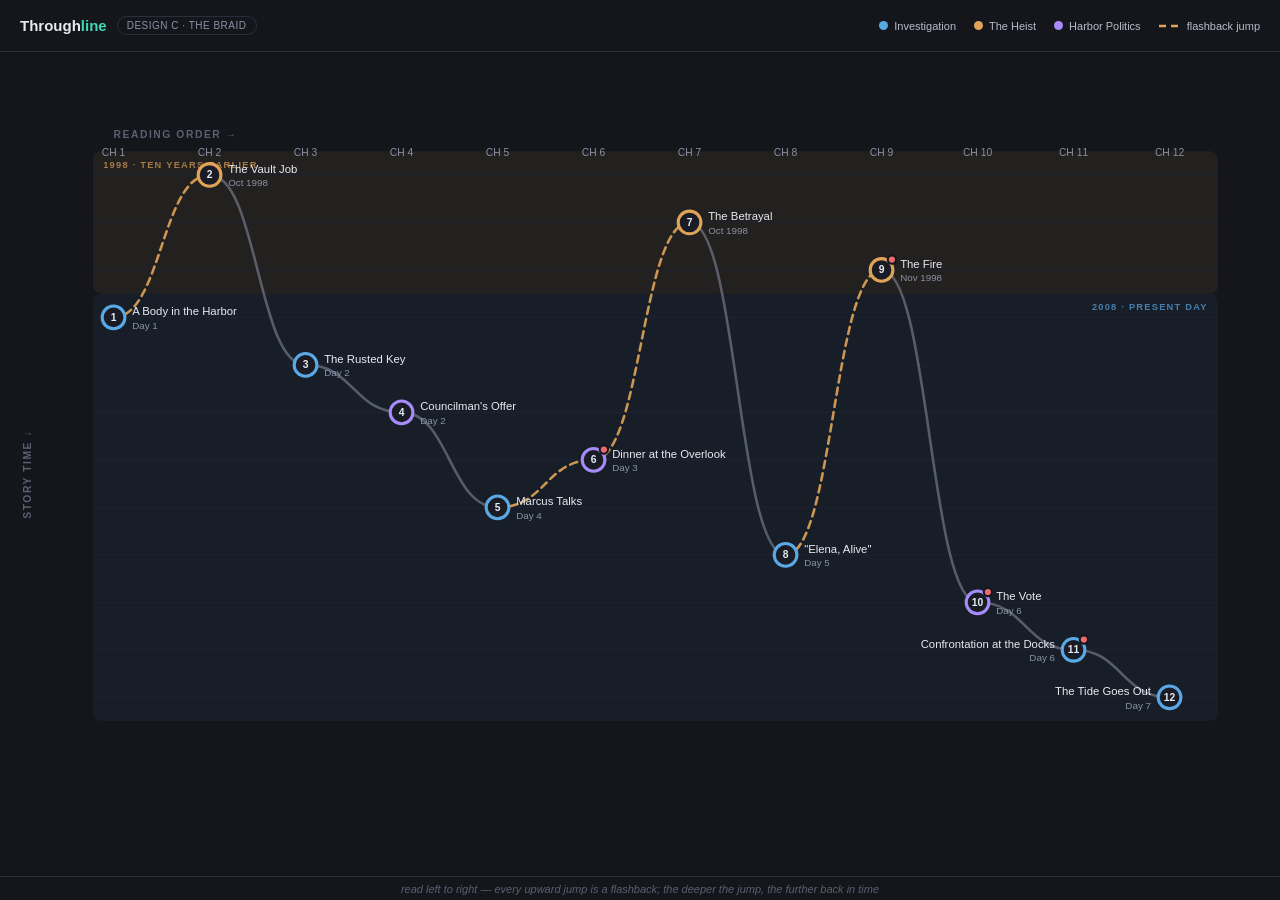
==== mockup_braid.html @ d3b58d59 "Initial docs: brainstorm, v1 spec, and three design mockups ThruLiner is a story-structure app for n" ====
<!doctype html>
<html lang="en">
<head>
<meta charset="utf-8">
<title>Design C — The Braid</title>
<style>
  html, body {
    margin: 0;
    padding: 0;
    width: 100%;
    height: 100%;
    overflow: hidden;
    background: #14161c;
    color: #e8eaf2;
    font-family: -apple-system, "Segoe UI", sans-serif;
  }
  body {
    display: flex;
    flex-direction: column;
  }
  header {
    flex: 0 0 52px;
    height: 52px;
    display: flex;
    align-items: center;
    justify-content: space-between;
    padding: 0 20px;
    border-bottom: 1px solid #2a2f3d;
    box-sizing: border-box;
  }
  .brand {
    display: flex;
    align-items: center;
    gap: 10px;
  }
  .brand .logo {
    font-weight: bold;
    font-size: 15px;
    color: #e8eaf2;
  }
  .brand .logo .accent {
    color: #3fd6b7;
  }
  .brand .pill {
    font-size: 10px;
    color: #8b91a5;
    border: 1px solid #2a2f3d;
    border-radius: 999px;
    padding: 3px 9px;
    letter-spacing: 0.5px;
    white-space: nowrap;
  }
  .legend {
    display: flex;
    align-items: center;
    gap: 18px;
  }
  .legend .item {
    display: flex;
    align-items: center;
    gap: 6px;
    font-size: 11px;
    color: #b7bbc9;
    white-space: nowrap;
  }
  .legend .dot {
    width: 9px;
    height: 9px;
    border-radius: 50%;
    display: inline-block;
    flex: 0 0 auto;
  }
  .legend .dash-sample {
    display: inline-block;
    flex: 0 0 auto;
  }
  .chart-wrap {
    flex: 1 1 auto;
    min-height: 0;
    display: flex;
  }
  #chart {
    display: block;
    margin: auto;
    width: 100%;
    height: 100%;
  }
  footer {
    flex: 0 0 24px;
    height: 24px;
    display: flex;
    align-items: center;
    justify-content: center;
    border-top: 1px solid #2a2f3d;
    box-sizing: border-box;
  }
  footer .hint {
    font-style: italic;
    font-size: 11px;
    color: #5a6072;
  }
</style>
</head>
<body>

<header>
  <div class="brand">
    <span class="logo">Through<span class="accent">line</span></span>
    <span class="pill">DESIGN C &middot; THE BRAID</span>
  </div>
  <div class="legend">
    <span class="item"><span class="dot" style="background:#5aa9e6;"></span>Investigation</span>
    <span class="item"><span class="dot" style="background:#e0a458;"></span>The Heist</span>
    <span class="item"><span class="dot" style="background:#a78bfa;"></span>Harbor Politics</span>
    <span class="item">
      <svg class="dash-sample" width="22" height="10" viewBox="0 0 22 10">
        <line x1="0" y1="5" x2="22" y2="5" stroke="#e0a458" stroke-width="2.5" stroke-dasharray="7 5"/>
      </svg>
      flashback jump
    </span>
  </div>
</header>

<div class="chart-wrap">
  <svg id="chart" viewBox="0 0 1240 700" preserveAspectRatio="xMidYMid meet"></svg>
</div>

<footer>
  <span class="hint">read left to right — every upward jump is a flashback; the deeper the jump, the further back in time</span>
</footer>

<script>
(function () {
  var SVGNS = 'http://www.w3.org/2000/svg';

  function el(tag, attrs, text) {
    var e = document.createElementNS(SVGNS, tag);
    if (attrs) {
      for (var k in attrs) {
        if (attrs[k] !== null && attrs[k] !== undefined) {
          e.setAttribute(k, attrs[k]);
        }
      }
    }
    if (text !== undefined && text !== null) {
      e.textContent = text;
    }
    return e;
  }

  var scenes = [
    { id: 'H1', title: 'The Vault Job',              rank: 1,  ch: 2,  story: 'heist', warn: false },
    { id: 'H2', title: 'The Betrayal',                rank: 2,  ch: 7,  story: 'heist', warn: false },
    { id: 'H3', title: 'The Fire',                    rank: 3,  ch: 9,  story: 'heist', warn: true  },
    { id: 'I1', title: 'A Body in the Harbor',        rank: 4,  ch: 1,  story: 'inv',   warn: false },
    { id: 'I2', title: 'The Rusted Key',              rank: 5,  ch: 3,  story: 'inv',   warn: false },
    { id: 'S1', title: 'Councilman\'s Offer',         rank: 6,  ch: 4,  story: 'sub',   warn: false },
    { id: 'S2', title: 'Dinner at the Overlook',      rank: 7,  ch: 6,  story: 'sub',   warn: true  },
    { id: 'I3', title: 'Marcus Talks',                rank: 8,  ch: 5,  story: 'inv',   warn: false },
    { id: 'I4', title: '"Elena, Alive"',              rank: 9,  ch: 8,  story: 'inv',   warn: false },
    { id: 'S3', title: 'The Vote',                    rank: 10, ch: 10, story: 'sub',   warn: true  },
    { id: 'I5', title: 'Confrontation at the Docks',  rank: 11, ch: 11, story: 'inv',   warn: true  },
    { id: 'I6', title: 'The Tide Goes Out',           rank: 12, ch: 12, story: 'inv',   warn: false }
  ];

  var storylineColor = { inv: '#5aa9e6', heist: '#e0a458', sub: '#a78bfa' };

  var timeLabels = {
    1: 'Oct 1998', 2: 'Oct 1998', 3: 'Nov 1998',
    4: 'Day 1', 5: 'Day 2', 6: 'Day 2', 7: 'Day 3', 8: 'Day 4',
    9: 'Day 5', 10: 'Day 6', 11: 'Day 6', 12: 'Day 7'
  };

  function xOf(ch) { return 110 + (ch - 1) * 93; }
  function yOf(rank) { return 70 + (rank - 1) * 46; }

  var svg = document.getElementById('chart');

  // ---- ERA BANDS ----
  var band1Y1 = yOf(1) - 23;
  var band1Y2 = yOf(3) + 23;
  svg.appendChild(el('rect', {
    x: 90, y: band1Y1, width: 1180 - 90, height: band1Y2 - band1Y1,
    rx: 8, ry: 8, fill: '#e0a458', opacity: '0.07'
  }));
  svg.appendChild(el('text', {
    x: 100, y: band1Y1 + 16, 'font-size': 9, 'font-weight': 'bold',
    'letter-spacing': '1.2px', fill: '#e0a458', opacity: '0.7'
  }, '1998 · TEN YEARS EARLIER'));

  var band2Y1 = yOf(4) - 23;
  var band2Y2 = yOf(12) + 23;
  svg.appendChild(el('rect', {
    x: 90, y: band2Y1, width: 1180 - 90, height: band2Y2 - band2Y1,
    rx: 8, ry: 8, fill: '#5aa9e6', opacity: '0.05'
  }));
  svg.appendChild(el('text', {
    x: 1170, y: band2Y1 + 16, 'font-size': 9, 'font-weight': 'bold',
    'letter-spacing': '1.2px', fill: '#5aa9e6', opacity: '0.7',
    'text-anchor': 'end'
  }, '2008 · PRESENT DAY'));

  // ---- GRIDLINES ----
  for (var r = 1; r <= 12; r++) {
    svg.appendChild(el('line', {
      x1: 90, x2: 1180, y1: yOf(r), y2: yOf(r),
      stroke: '#1d2230', 'stroke-width': 1
    }));
  }

  // ---- AXIS LABELS ----
  svg.appendChild(el('text', {
    x: 110, y: 34, 'font-size': 10, 'font-weight': 'bold',
    'letter-spacing': '1.5px', fill: '#5a6072'
  }, 'READING ORDER →'));

  for (var c = 1; c <= 12; c++) {
    svg.appendChild(el('text', {
      x: xOf(c), y: 52, 'font-size': 10, fill: '#8b91a5', 'text-anchor': 'middle'
    }, 'CH ' + c));
  }

  svg.appendChild(el('text', {
    x: 30, y: 360, 'font-size': 10, 'font-weight': 'bold',
    'letter-spacing': '1.5px', fill: '#5a6072', 'text-anchor': 'middle',
    transform: 'rotate(-90 30 360)'
  }, 'STORY TIME ↓'));

  // ---- READING PATH ----
  var sorted = scenes.slice().sort(function (a, b) { return a.ch - b.ch; });
  var pathEls = [];

  for (var i = 0; i < sorted.length - 1; i++) {
    var a = sorted[i], b = sorted[i + 1];
    var ax = xOf(a.ch), ay = yOf(a.rank);
    var bx = xOf(b.ch), by = yOf(b.rank);
    var mx = (ax + bx) / 2;
    var isFlashback = b.rank < a.rank;
    var d = 'M ' + ax + ' ' + ay + ' C ' + mx + ' ' + ay + ', ' + mx + ' ' + by + ', ' + bx + ' ' + by;

    var pathAttrs = {
      d: d,
      fill: 'none',
      stroke: isFlashback ? '#e0a458' : '#8b91a5',
      'stroke-width': isFlashback ? 2.5 : 2.5,
      opacity: isFlashback ? 0.9 : 0.55,
      'data-from': a.ch,
      'data-to': b.ch,
      'data-flash': isFlashback ? 'true' : 'false',
      'stroke-linecap': 'round'
    };
    if (isFlashback) {
      pathAttrs['stroke-dasharray'] = '7 5';
    }
    var p = el('path', pathAttrs);
    svg.appendChild(p);
    pathEls.push(p);
  }

  // ---- NODES + LABELS (path already drawn, so nodes sit on top) ----
  scenes.forEach(function (s) {
    var x = xOf(s.ch), y = yOf(s.rank);
    var color = storylineColor[s.story];

    var g = el('g', { 'data-ch': s.ch });

    var circle = el('circle', {
      cx: x, cy: y, r: 11, fill: '#191c25', stroke: color, 'stroke-width': 3,
      'data-ch': s.ch, style: 'cursor:pointer;'
    });
    g.appendChild(circle);

    var num = el('text', {
      x: x, y: y, 'font-size': 10, 'font-weight': 'bold', fill: '#e8eaf2',
      'text-anchor': 'middle', 'dominant-baseline': 'central', 'pointer-events': 'none'
    }, String(s.ch));
    g.appendChild(num);

    if (s.warn) {
      g.appendChild(el('circle', {
        cx: x + 10, cy: y - 10, r: 4, fill: '#ef6a6a',
        stroke: '#14161c', 'stroke-width': 2, 'pointer-events': 'none'
      }));
    }

    var leftSide = (s.ch === 11 || s.ch === 12);
    var labelX = leftSide ? x - 18 : x + 18;
    var anchor = leftSide ? 'end' : 'start';

    g.appendChild(el('text', {
      x: labelX, y: y - 2, 'font-size': 11, fill: '#e8eaf2',
      'text-anchor': anchor, 'pointer-events': 'none'
    }, s.title));

    g.appendChild(el('text', {
      x: labelX, y: y + 11, 'font-size': 9.5, fill: '#8b91a5',
      'text-anchor': anchor, 'pointer-events': 'none'
    }, timeLabels[s.rank]));

    svg.appendChild(g);

    // ---- INTERACTIVITY ----
    circle.addEventListener('mouseover', function (ch) {
      return function () {
        this.setAttribute('stroke-width', 5);
      };
    }(s.ch).bind(circle));

    circle.addEventListener('mouseover', function (ch) {
      return function () {
        pathEls.forEach(function (p) {
          var from = p.getAttribute('data-from');
          var to = p.getAttribute('data-to');
          if (String(from) === String(ch) || String(to) === String(ch)) {
            p.setAttribute('opacity', 1);
            p.setAttribute('stroke-width', 4);
          }
        });
      };
    }(s.ch));

    circle.addEventListener('mouseout', function (ch) {
      return function () {
        this.setAttribute('stroke-width', 3);
      };
    }(s.ch).bind(circle));

    circle.addEventListener('mouseout', function (ch) {
      return function () {
        pathEls.forEach(function (p) {
          var from = p.getAttribute('data-from');
          var to = p.getAttribute('data-to');
          if (String(from) === String(ch) || String(to) === String(ch)) {
            var isFlash = p.getAttribute('data-flash') === 'true';
            p.setAttribute('opacity', isFlash ? 0.9 : 0.55);
            p.setAttribute('stroke-width', 2.5);
          }
        });
      };
    }(s.ch));
  });
})();
</script>

</body>
</html>
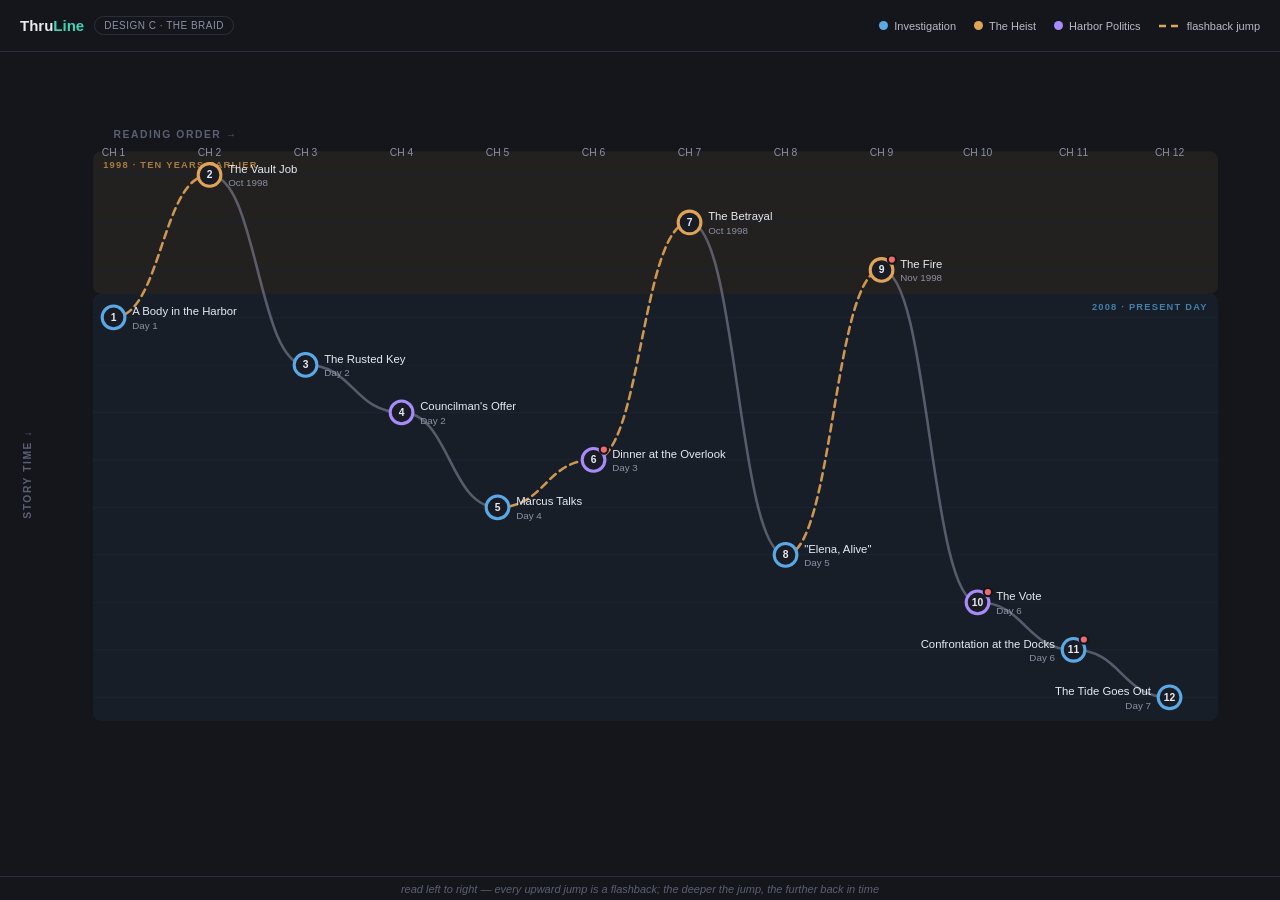
==== commit 6c3a66b0: "M1-M2: projects page, editor shell, state model; rename app to ThruLine Implements milestones 1-2 of" ====
--- a/mockup_braid.html
+++ b/mockup_braid.html
@@ -105,7 +105,7 @@
 
 <header>
   <div class="brand">
-    <span class="logo">Through<span class="accent">line</span></span>
+    <span class="logo">Thru<span class="accent">Line</span></span>
     <span class="pill">DESIGN C &middot; THE BRAID</span>
   </div>
   <div class="legend">
